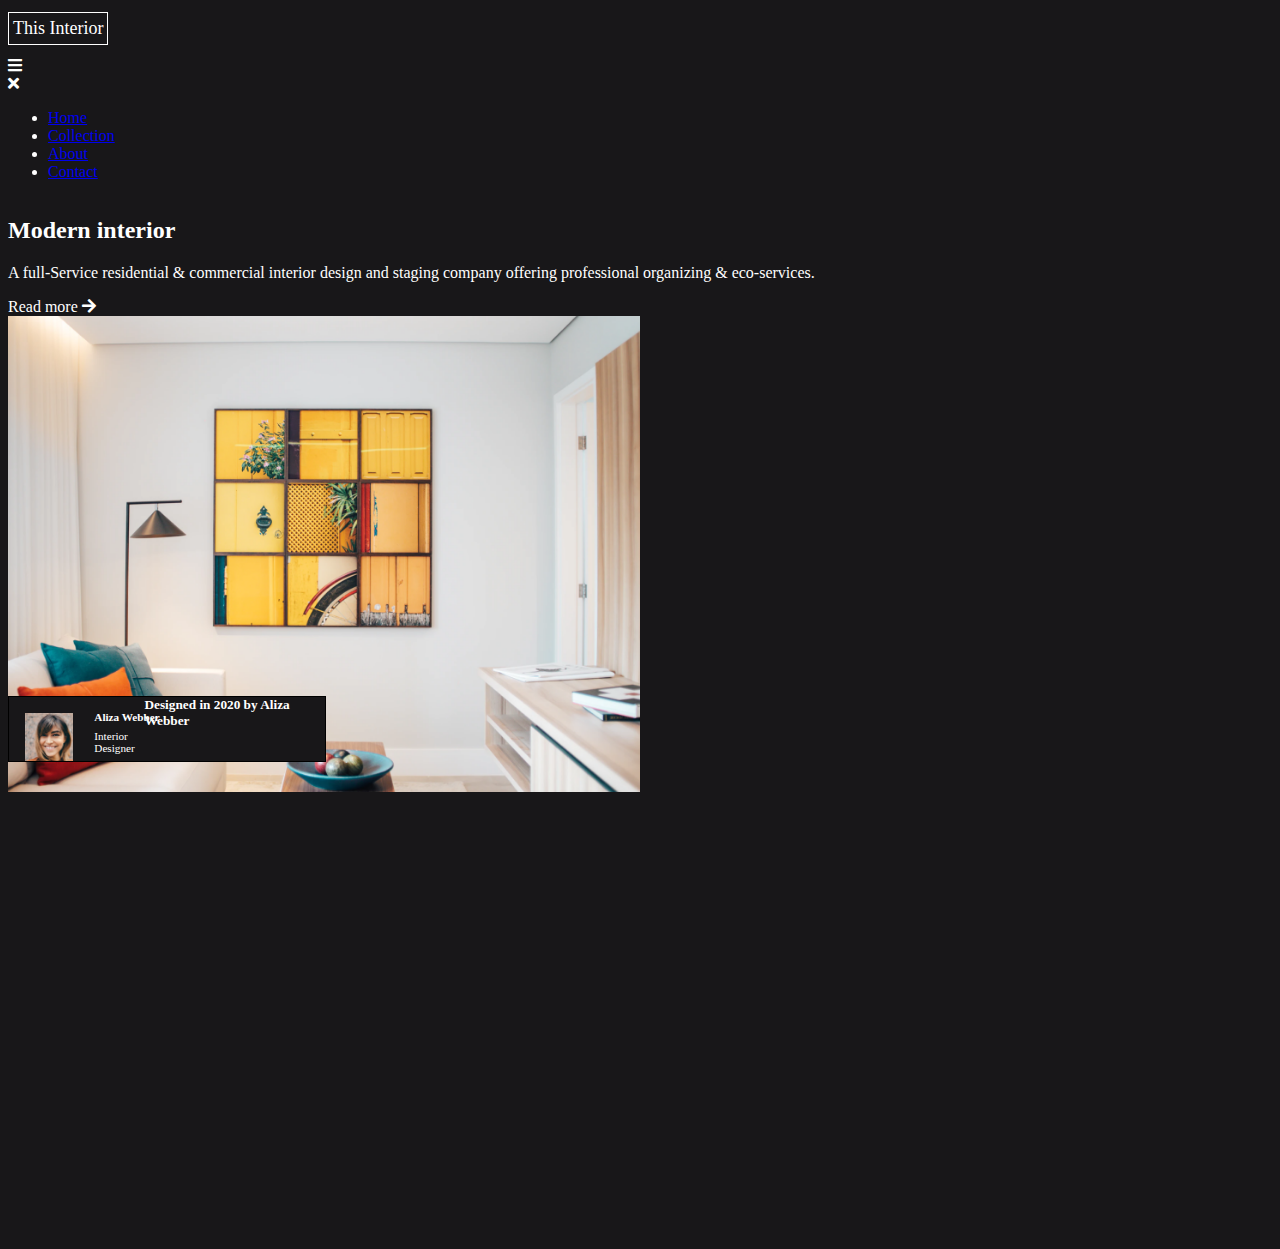
==== interior consultant/index.html @ 47c2db78 "done" ====
<!DOCTYPE html>
<html lang="en">
  <head>
    <meta charset="UTF-8" />
    <meta http-equiv="X-UA-Compatible" content="IE=edge" />
    <meta name="viewport" content="width=<device-width>, initial-scale=1.0" />
    <link rel="stylesheet" href="style.css" />
    <link
      rel="stylesheet"
      href="https://cdnjs.cloudflare.com/ajax/libs/font-awesome/5.15.3/css/all.min.css"
    />

    <title>Document</title>
  </head>
  <body>
    <div class="text">
      <h1 class="btn">This Interior</h1>
      <a><i class="fas fa-bars"></i></a>
      <nav>
        <a><i class="fas fa-times"></i></a>
        <ul>
          <li class="current"><a href="#"> Home</a></li>
          <li><a href="#"> Collection</a></li>
          <li><a href="#"> About</a></li>
          <li><a href="#"> Contact</a></li>
        </ul>
      </nav>
      <div class="content">
        <div class="left">
          <h2>Modern interior</h2>
          <p>
            A full-Service residential & commercial interior design and staging
            company offering professional organizing & eco-services.
          </p>
          <a>Read more <i class="fas fa-arrow-right"></i> </a>
        </div>
        <div class="right">
          <img
            src="interior-consultant-master/photo1.png"
            alt="interior design"
          />
        </div>
        <div class="box">
          <img src="interior-consultant-master/photo2.png" alt="designer" />
          <span
            ><h4>Aliza Webber</h4>
            <p>Interior Designer</p>
          </span>
          <h5>Designed in 2020 by Aliza Webber</h5>
        </div>
      </div>
      <h6>created by Yashvi - devChallenges.io</h6>
    </div>
  </body>
</html>
---- interior consultant/style.css ----
body {
  background-color: #181719;
}
h6 {
  text-align: center;
  font-weight: lighter;
  position: fixed;
}
.content {
  display: flex;
  flex-wrap: wrap;
  flex-direction: row;
}
.btn {
  border: 1px solid white;
  font-size: 18px;
  background-color: #181719;
  color: white;
  width: fit-content;
  padding: 5px 4px;
  font-weight: 100;
}
img {
  overflow: visible;
  width: 50%;
  height: auto;
  /* margin-top: 20%; */
  z-index: 1;
  position: relative;
}
.text {
  color: white;
}
.box {
  background-color: #181719;
  display: flex;
  border: 1px solid black;
  border-radius: 0px;
  height: 100%;
  width: 25%;
  margin-bottom: 30%;
  z-index: 2;
  position: relative;
  bottom: 100px;
}
.box > img {
  border-radius: 50%;
  height: 48px;
  width: auto;
  padding: 0%;
  margin: 0%;
  margin-left: 5%;
  margin-top: 5%;
}
h4 {
  font-size: 70%;
  margin: 0%;
  margin-left: 30%;
  margin-top: 20%;
  width: 100%;
}
h5 {
  margin: 0%;
  /* margin-top: 20%; */
}
span > p {
  margin: 0%;
  margin-top: 10%;
  font-size: 70%;
  margin-left: 30%;
  width: 100%;
}
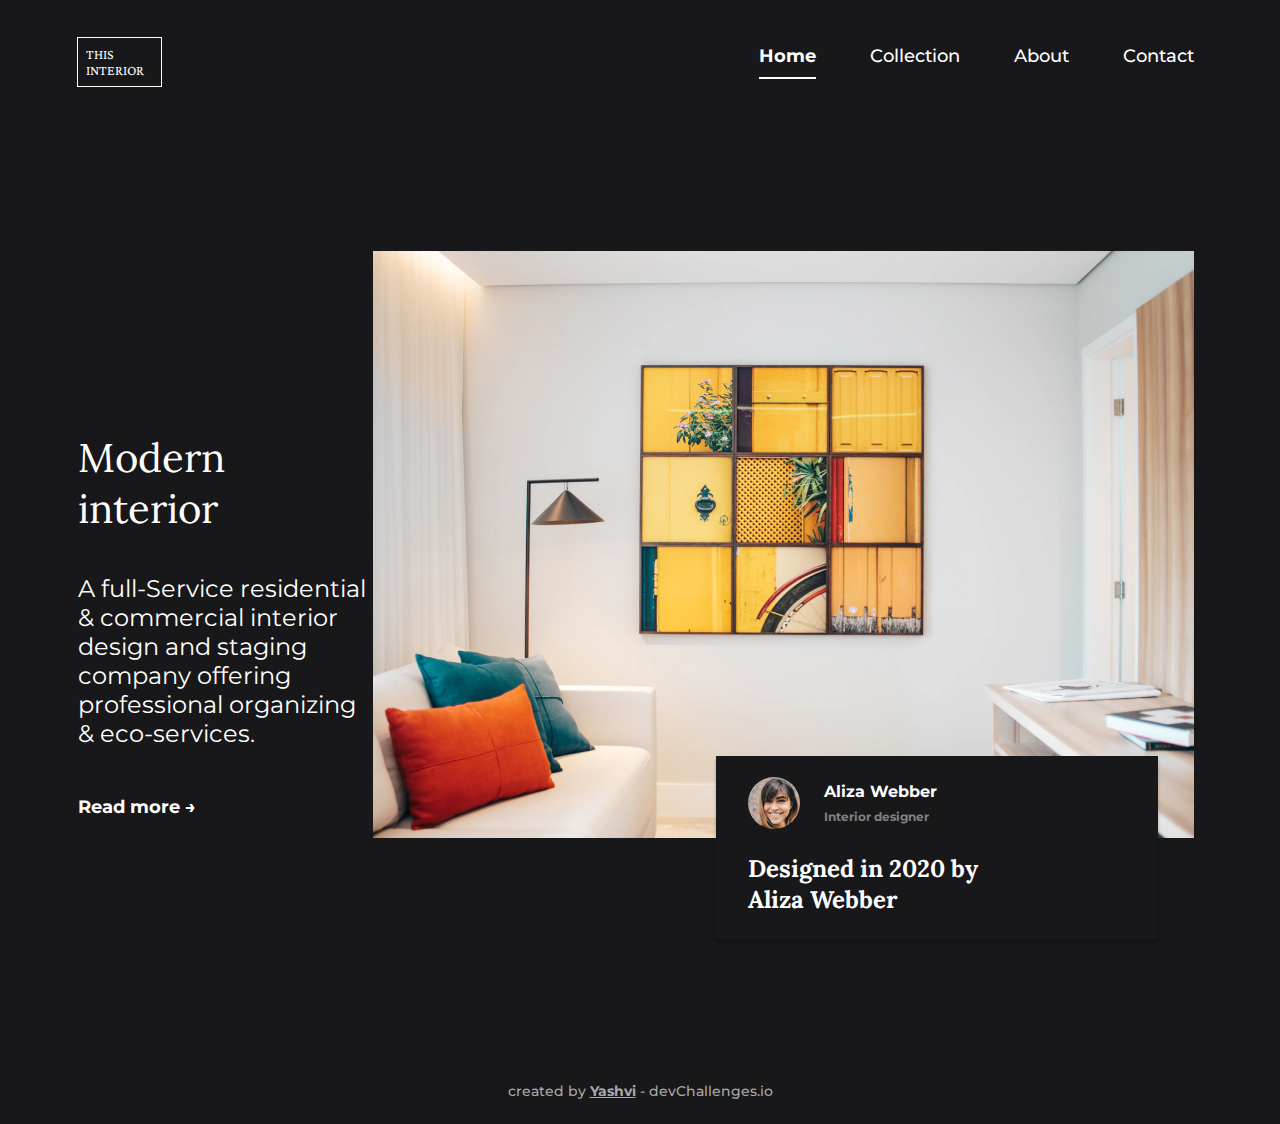
==== commit 1e517edb: "done" ====
--- a/interior consultant/index.html
+++ b/interior consultant/index.html
@@ -1,4 +1,86 @@
 <!DOCTYPE html>
+<html lang="en">
+  <head>
+    <meta charset="UTF-8" />
+    <meta http-equiv="X-UA-Compatible" content="IE=edge" />
+    <meta name="viewport" content="width=device-width, initial-scale=1.0" />
+    <link rel="stylesheet" href="style.css" />
+    <link rel="preconnect" href="https://fonts.gstatic.com" />
+    <link
+      href="https://fonts.googleapis.com/css2?family=Crimson+Pro:wght@200&display=swap"
+      rel="stylesheet"
+    />
+    <link rel="preconnect" href="https://fonts.gstatic.com" />
+    <link
+      href="https://fonts.googleapis.com/css2?family=Montserrat:wght@700&display=swap"
+      rel="stylesheet"
+    />
+    <link rel="preconnect" href="https://fonts.gstatic.com" />
+    <link
+      href="https://fonts.googleapis.com/css2?family=Montserrat:wght@500&display=swap"
+      rel="stylesheet"
+    />
+    <link rel="preconnect" href="https://fonts.gstatic.com" />
+    <link
+      href="https://fonts.googleapis.com/css2?family=Lora:wght@500&display=swap"
+      rel="stylesheet"
+    />
+    <title>Interior Consultant</title>
+  </head>
+  <body>
+    <!-- Header -->
+
+    <div class="header">
+      <div class="logo">
+        <h1>this interior</h1>
+      </div>
+      <div class="rsheader">
+        <div class="Home">Home</div>
+        <div class="Collection">Collection</div>
+        <div class="Collection">About</div>
+        <div class="Collection">Contact</div>
+      </div>
+      <a href="menupage.html">
+        <img
+          class="hamburger"
+          src="./Hamburger_icon_1.png"
+          alt="hamburger menu"
+        />
+      </a>
+    </div>
+
+    <!-- Body -->
+
+    <div class="bodyclass">
+      <div class="text">
+        <h2>Modern interior</h2>
+        <p class="bodyp">
+          A full-Service residential & commercial interior design and staging
+          company offering professional organizing & eco-services.
+        </p>
+        <button class="bodybutton">Read more &rarr;</button>
+      </div>
+      <div class="right">
+        <img class="bgimage" src="./photo1.png" alt="background" />
+        <div class="alizaclass">
+          <div class="alizaflex">
+            <img class="alizaimg" src="./photo2.png" alt="aliza" />
+            <div>
+              <h3>Aliza Webber</h3>
+              <h3 class="alizapro">Interior designer</h3>
+            </div>
+          </div>
+          <p class="alizap">Designed in 2020 by Aliza Webber</p>
+        </div>
+      </div>
+    </div>
+
+    <footer>
+      created by <u><strong>Yashvi</strong></u> - devChallenges.io
+    </footer>
+  </body>
+</html>
+<!-- <!DOCTYPE html>
 <html lang="en">
   <head>
     <meta charset="UTF-8" />
@@ -52,4 +134,4 @@
       <h6>created by Yashvi - devChallenges.io</h6>
     </div>
   </body>
-</html>
+</html> -->
--- a/interior consultant/style.css
+++ b/interior consultant/style.css
@@ -1,4 +1,232 @@
 body {
+  background-color: #181719;
+  color: #ffffff;
+  margin: 0;
+  padding: 0;
+}
+
+.header {
+  display: flex;
+  justify-content: space-between;
+  align-items: center;
+  margin-top: 2.625rem;
+  margin-left: 4.313rem;
+  height: 2.5rem;
+}
+
+h1 {
+  border: 0.063rem solid white;
+  padding: 0.5rem;
+  font-family: "Crimson Pro", serif;
+  text-transform: uppercase;
+  font-size: 0.875rem;
+  font-style: normal;
+  font-weight: normal;
+  margin-left: 0.5rem;
+}
+
+.rsheader {
+  width: 33.563rem;
+  justify-content: space-between;
+  display: flex;
+  margin: 5.375rem;
+  margin-left: 49.25%;
+  font-size: 1.125rem;
+}
+
+.Collection {
+  font-family: "Montserrat", sans-serif;
+  font-weight: 500;
+}
+
+.Home {
+  font-weight: 700;
+  font-family: "Montserrat", sans-serif;
+  border-bottom: 0.125rem solid white;
+  padding-bottom: 0.625rem;
+}
+
+h2 {
+  font-family: "Lora", serif;
+  font-size: 2.5rem;
+  font-weight: normal;
+  margin-bottom: 2.5rem;
+  /* margin: 5%; */
+}
+
+.bodyp {
+  font-family: "Montserrat", sans-serif;
+  font-weight: 400;
+  font-size: 1.5rem;
+  /* width: 25.625rem; */
+  margin-bottom: 3rem;
+}
+
+.bodybutton {
+  font-size: 1.125rem;
+  font-family: "Montserrat", sans-serif;
+  font-weight: 700;
+  background: none;
+  border: none;
+  color: #ffffff;
+  padding: 0;
+}
+
+.bodyclass {
+  display: flex;
+  justify-content: space-between;
+  margin: 4.875rem;
+  margin-top: 10.563rem;
+}
+
+.text {
+  position: relative;
+  top: 9.267rem;
+}
+
+.bgimage {
+  width: 51.319rem;
+  height: 36.658rem;
+  margin-right: 0.5rem;
+}
+
+.alizaclass {
+  position: absolute;
+  top: 47.25rem;
+  right: 7.613rem;
+  width: 27.625rem;
+  background-color: #181719;
+  box-shadow: 0rem 0.25rem 0.2rem rgba(0, 0, 0, 0.25);
+}
+
+.alizaflex {
+  margin-top: 1.3rem;
+  margin-left: 2rem;
+  display: flex;
+  align-items: center;
+  font-family: "Montserrat", sans-serif;
+  font-weight: 500;
+  font-weight: lighter;
+  font-size: 0.875rem;
+}
+
+.alizapro {
+  margin-top: 0.5rem;
+  font-size: 0.75rem;
+  color: #828282;
+}
+
+.alizaimg {
+  margin-right: 1.5rem;
+  border-radius: 50%;
+  width: 3.25rem;
+  height: 3.25rem;
+}
+
+.alizap {
+  font-family: "Lora", serif;
+  font-weight: 700;
+  font-size: 1.5rem;
+  width: 17.938rem;
+  margin-left: 2rem;
+}
+
+h3 {
+  margin: 0;
+}
+
+footer {
+  text-align: center;
+  margin-top: 15rem;
+  margin-bottom: 1.5rem;
+  font-family: "Montserrat", sans-serif;
+  font-weight: 500;
+  font-size: 0.875rem;
+  color: #a9a9a9;
+}
+
+.hamburger {
+  display: none;
+  width: 1.781rem;
+  height: 1.781rem;
+  margin-right: 0.5rem;
+}
+
+@media only screen and (max-width: 580px) {
+  * {
+    text-decoration: none;
+    list-style: none;
+  }
+  body {
+    background-color: #181719;
+    color: #ffffff;
+    margin: 0;
+    padding: 0;
+  }
+
+  .header {
+    margin-top: 1.188rem;
+    margin-left: 0.75rem;
+  }
+
+  h1 {
+    border: 0.063rem solid white;
+    padding: 0.5rem;
+    font-family: "Crimson Pro", serif;
+    text-transform: uppercase;
+    font-size: 0.875rem;
+    font-style: normal;
+    font-weight: normal;
+    /* margin-left: 1.188rem; */
+  }
+
+  .hamburger {
+    display: block;
+    /* margin-right: 0.797rem; */
+    /* margin-top: 1.188rem; */
+    /* position: absolute; */
+    /* right:0px; */
+  }
+
+  .rsheader {
+    display: none;
+  }
+
+  .bodyclass {
+    flex-direction: column;
+    margin: 1.25rem;
+    margin-top: 0;
+
+    justify-content: space-around;
+  }
+
+  .bgimage {
+    height: 100%;
+    width: 100%;
+    margin-top: 5rem;
+  }
+
+  .text {
+    top: 2.375rem;
+  }
+
+  .bodyp {
+    margin-bottom: 1.563rem;
+  }
+
+  .alizaclass {
+    position: absolute;
+    top: 45rem;
+    right: 2.8rem;
+    width: 27.625rem;
+  }
+
+  footer {
+    margin-top: 13rem;
+  }
+
+
+/* body {
   background-color: #181719;
 }
 h6 {
@@ -25,7 +253,7 @@
   width: 50%;
   height: auto;
   /* margin-top: 20%; */
-  z-index: 1;
+/* z-index: 1;
   position: relative;
 }
 .text {
@@ -60,13 +288,13 @@
   width: 100%;
 }
 h5 {
-  margin: 0%;
-  /* margin-top: 20%; */
-}
+  margin: 0%; */
+/* margin-top: 20%; */
+/* }
 span > p {
   margin: 0%;
   margin-top: 10%;
   font-size: 70%;
   margin-left: 30%;
   width: 100%;
-}
+} */
--- a/interior consultant/style.css
+++ b/interior consultant/style.css
@@ -1,4 +1,232 @@
 body {
+  background-color: #181719;
+  color: #ffffff;
+  margin: 0;
+  padding: 0;
+}
+
+.header {
+  display: flex;
+  justify-content: space-between;
+  align-items: center;
+  margin-top: 2.625rem;
+  margin-left: 4.313rem;
+  height: 2.5rem;
+}
+
+h1 {
+  border: 0.063rem solid white;
+  padding: 0.5rem;
+  font-family: "Crimson Pro", serif;
+  text-transform: uppercase;
+  font-size: 0.875rem;
+  font-style: normal;
+  font-weight: normal;
+  margin-left: 0.5rem;
+}
+
+.rsheader {
+  width: 33.563rem;
+  justify-content: space-between;
+  display: flex;
+  margin: 5.375rem;
+  margin-left: 49.25%;
+  font-size: 1.125rem;
+}
+
+.Collection {
+  font-family: "Montserrat", sans-serif;
+  font-weight: 500;
+}
+
+.Home {
+  font-weight: 700;
+  font-family: "Montserrat", sans-serif;
+  border-bottom: 0.125rem solid white;
+  padding-bottom: 0.625rem;
+}
+
+h2 {
+  font-family: "Lora", serif;
+  font-size: 2.5rem;
+  font-weight: normal;
+  margin-bottom: 2.5rem;
+  /* margin: 5%; */
+}
+
+.bodyp {
+  font-family: "Montserrat", sans-serif;
+  font-weight: 400;
+  font-size: 1.5rem;
+  /* width: 25.625rem; */
+  margin-bottom: 3rem;
+}
+
+.bodybutton {
+  font-size: 1.125rem;
+  font-family: "Montserrat", sans-serif;
+  font-weight: 700;
+  background: none;
+  border: none;
+  color: #ffffff;
+  padding: 0;
+}
+
+.bodyclass {
+  display: flex;
+  justify-content: space-between;
+  margin: 4.875rem;
+  margin-top: 10.563rem;
+}
+
+.text {
+  position: relative;
+  top: 9.267rem;
+}
+
+.bgimage {
+  width: 51.319rem;
+  height: 36.658rem;
+  margin-right: 0.5rem;
+}
+
+.alizaclass {
+  position: absolute;
+  top: 47.25rem;
+  right: 7.613rem;
+  width: 27.625rem;
+  background-color: #181719;
+  box-shadow: 0rem 0.25rem 0.2rem rgba(0, 0, 0, 0.25);
+}
+
+.alizaflex {
+  margin-top: 1.3rem;
+  margin-left: 2rem;
+  display: flex;
+  align-items: center;
+  font-family: "Montserrat", sans-serif;
+  font-weight: 500;
+  font-weight: lighter;
+  font-size: 0.875rem;
+}
+
+.alizapro {
+  margin-top: 0.5rem;
+  font-size: 0.75rem;
+  color: #828282;
+}
+
+.alizaimg {
+  margin-right: 1.5rem;
+  border-radius: 50%;
+  width: 3.25rem;
+  height: 3.25rem;
+}
+
+.alizap {
+  font-family: "Lora", serif;
+  font-weight: 700;
+  font-size: 1.5rem;
+  width: 17.938rem;
+  margin-left: 2rem;
+}
+
+h3 {
+  margin: 0;
+}
+
+footer {
+  text-align: center;
+  margin-top: 15rem;
+  margin-bottom: 1.5rem;
+  font-family: "Montserrat", sans-serif;
+  font-weight: 500;
+  font-size: 0.875rem;
+  color: #a9a9a9;
+}
+
+.hamburger {
+  display: none;
+  width: 1.781rem;
+  height: 1.781rem;
+  margin-right: 0.5rem;
+}
+
+@media only screen and (max-width: 580px) {
+  * {
+    text-decoration: none;
+    list-style: none;
+  }
+  body {
+    background-color: #181719;
+    color: #ffffff;
+    margin: 0;
+    padding: 0;
+  }
+
+  .header {
+    margin-top: 1.188rem;
+    margin-left: 0.75rem;
+  }
+
+  h1 {
+    border: 0.063rem solid white;
+    padding: 0.5rem;
+    font-family: "Crimson Pro", serif;
+    text-transform: uppercase;
+    font-size: 0.875rem;
+    font-style: normal;
+    font-weight: normal;
+    /* margin-left: 1.188rem; */
+  }
+
+  .hamburger {
+    display: block;
+    /* margin-right: 0.797rem; */
+    /* margin-top: 1.188rem; */
+    /* position: absolute; */
+    /* right:0px; */
+  }
+
+  .rsheader {
+    display: none;
+  }
+
+  .bodyclass {
+    flex-direction: column;
+    margin: 1.25rem;
+    margin-top: 0;
+
+    justify-content: space-around;
+  }
+
+  .bgimage {
+    height: 100%;
+    width: 100%;
+    margin-top: 5rem;
+  }
+
+  .text {
+    top: 2.375rem;
+  }
+
+  .bodyp {
+    margin-bottom: 1.563rem;
+  }
+
+  .alizaclass {
+    position: absolute;
+    top: 45rem;
+    right: 2.8rem;
+    width: 27.625rem;
+  }
+
+  footer {
+    margin-top: 13rem;
+  }
+
+
+/* body {
   background-color: #181719;
 }
 h6 {
@@ -25,7 +253,7 @@
   width: 50%;
   height: auto;
   /* margin-top: 20%; */
-  z-index: 1;
+/* z-index: 1;
   position: relative;
 }
 .text {
@@ -60,13 +288,13 @@
   width: 100%;
 }
 h5 {
-  margin: 0%;
-  /* margin-top: 20%; */
-}
+  margin: 0%; */
+/* margin-top: 20%; */
+/* }
 span > p {
   margin: 0%;
   margin-top: 10%;
   font-size: 70%;
   margin-left: 30%;
   width: 100%;
-}
+} */
